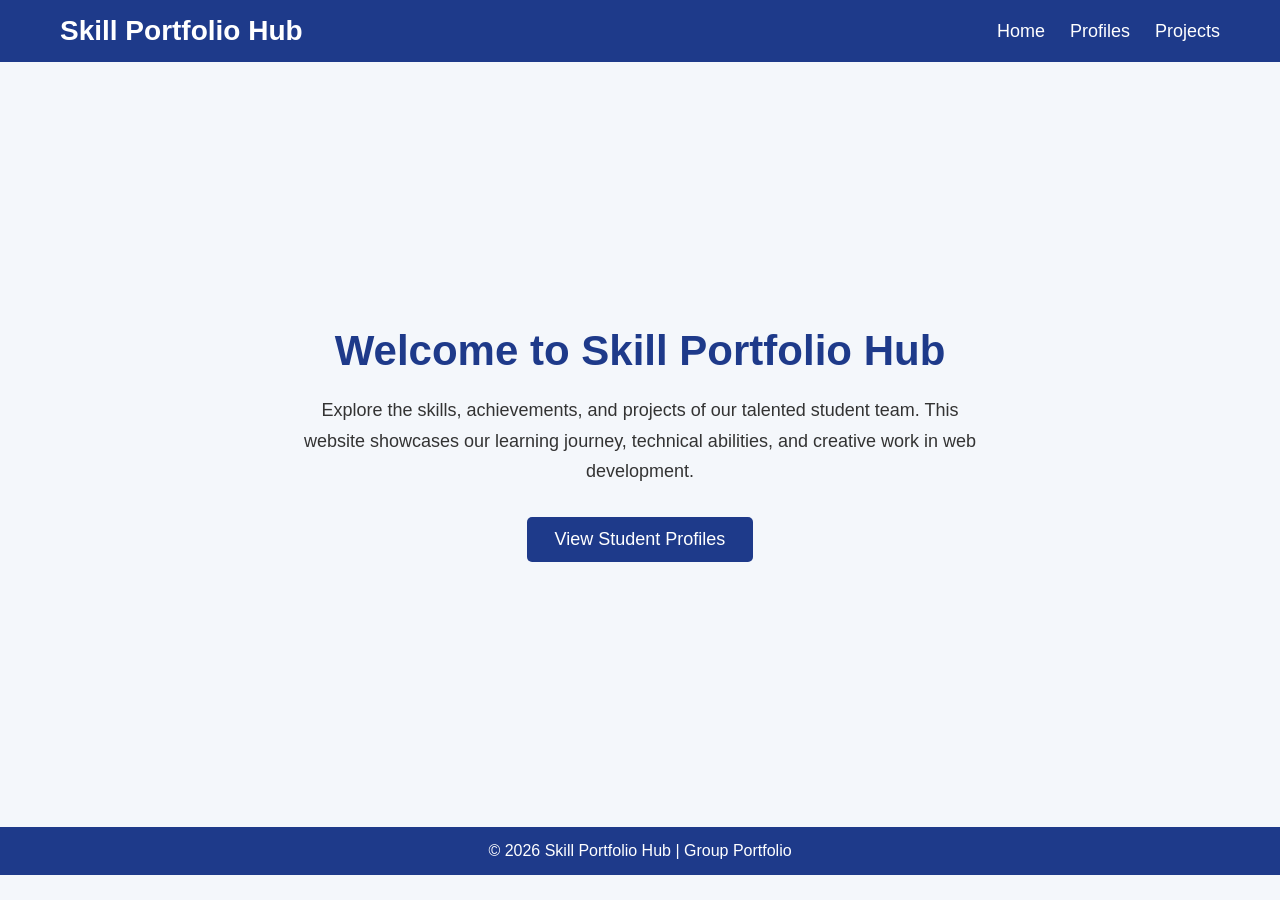
==== index.html @ 63216406 "Created home page" ====
<!DOCTYPE html>
<html lang="en">
<head>
    <meta charset="UTF-8">
    <meta name="viewport" content="width=device-width, initial-scale=1.0">
    <title>Skill Portfolio Hub</title>
    <link rel="stylesheet" href="style.css">
</head>
<body>

    <!-- Navigation Bar -->
    <header>
        <nav class="navbar">
            <h1 class="logo">Skill Portfolio Hub</h1>

            <ul class="nav-links">
                <li><a href="index.html">Home</a></li>
                <li><a href="profile.html">Profiles</a></li>
                <li><a href="projects.html">Projects</a></li>
            </ul>
        </nav>
    </header>

    <!-- Hero Section -->
    <section class="hero">
        <div class="hero-content">
            <h2>Welcome to Skill Portfolio Hub</h2>

            <p>
                Explore the skills, achievements, and projects of our talented
                student team. This website showcases our learning journey,
                technical abilities, and creative work in web development.
            </p>

            <a href="profile.html" class="btn">View Student Profiles</a>
        </div>
    </section>

    <!-- Footer -->
    <footer>
        <p>&copy; 2026 Skill Portfolio Hub | Group Portfolio</p>
    </footer>

</body>
</html>
---- style.css ----
/* Reset */
*{
    margin:0;
    padding:0;
    box-sizing:border-box;
    font-family:Arial, Helvetica, sans-serif;
}

/* Body */
body{
    background:#f4f7fb;
    color:#333;
}

/* Navigation */
.navbar{
    background:#1e3a8a;
    color:white;
    display:flex;
    justify-content:space-between;
    align-items:center;
    padding:15px 60px;
}

.logo{
    font-size:28px;
}

.nav-links{
    display:flex;
    list-style:none;
}

.nav-links li{
    margin-left:25px;
}

.nav-links a{
    color:white;
    text-decoration:none;
    font-size:18px;
    transition:0.3s;
}

.nav-links a:hover{
    color:#ffd166;
}

/* Hero Section */
.hero{
    display:flex;
    justify-content:center;
    align-items:center;
    height:85vh;
    text-align:center;
    padding:20px;
}

.hero-content{
    max-width:700px;
}

.hero h2{
    font-size:42px;
    color:#1e3a8a;
    margin-bottom:20px;
}

.hero p{
    font-size:18px;
    line-height:1.7;
    margin-bottom:30px;
}

/* Button */
.btn{
    display:inline-block;
    background:#1e3a8a;
    color:white;
    padding:12px 28px;
    text-decoration:none;
    border-radius:5px;
    font-size:18px;
    transition:0.3s;
}

.btn:hover{
    background:#2563eb;
}

/* Footer */
footer{
    background:#1e3a8a;
    color:white;
    text-align:center;
    padding:15px;
}

/* Responsive */
@media(max-width:768px){

    .navbar{
        flex-direction:column;
    }

    .nav-links{
        margin-top:15px;
        flex-direction:column;
        align-items:center;
    }

    .nav-links li{
        margin:10px 0;
    }

    .hero h2{
        font-size:32px;
    }

    .hero p{
        font-size:16px;
    }
}
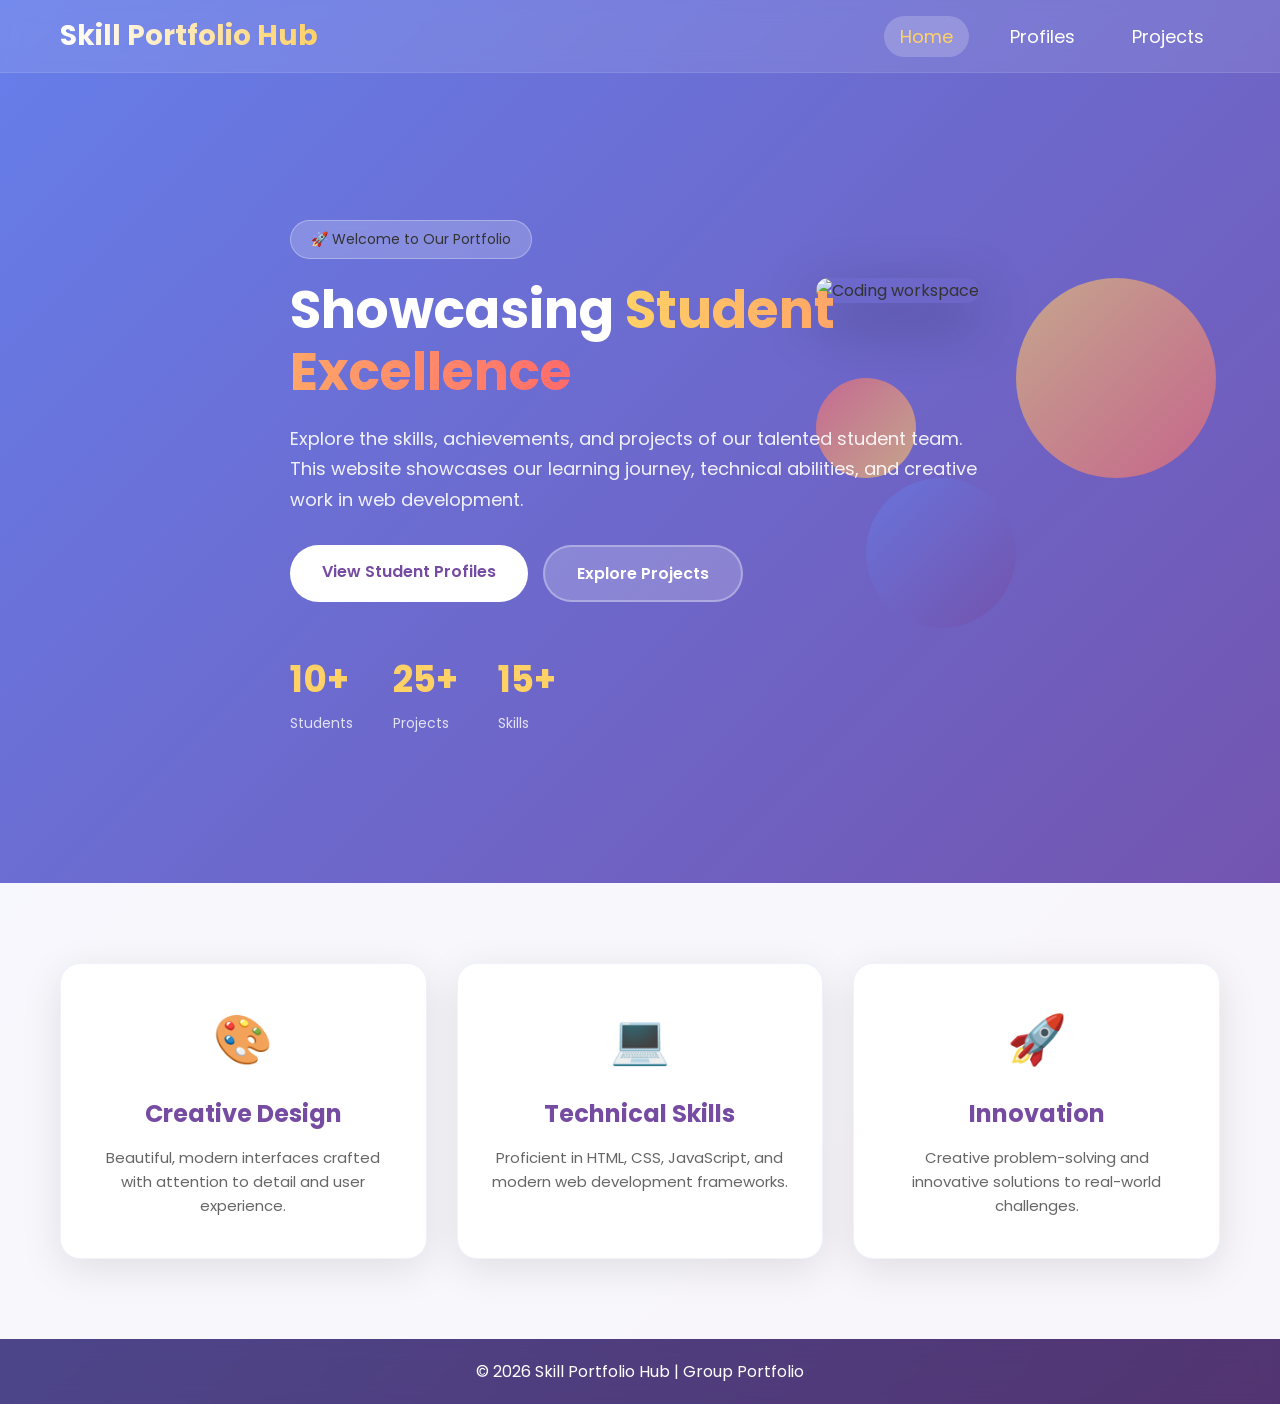
==== commit ce09cd59: "I have made some changes" ====
--- a/index.html
+++ b/index.html
@@ -5,6 +5,7 @@
     <meta name="viewport" content="width=device-width, initial-scale=1.0">
     <title>Skill Portfolio Hub</title>
     <link rel="stylesheet" href="style.css">
+    <link href="https://fonts.googleapis.com/css2?family=Poppins:wght@300;400;500;600;700&display=swap" rel="stylesheet">
 </head>
 <body>
 
@@ -14,7 +15,7 @@
             <h1 class="logo">Skill Portfolio Hub</h1>
 
             <ul class="nav-links">
-                <li><a href="index.html">Home</a></li>
+                <li><a href="index.html" class="active">Home</a></li>
                 <li><a href="profile.html">Profiles</a></li>
                 <li><a href="projects.html">Projects</a></li>
             </ul>
@@ -24,7 +25,8 @@
     <!-- Hero Section -->
     <section class="hero">
         <div class="hero-content">
-            <h2>Welcome to Skill Portfolio Hub</h2>
+            <div class="hero-badge">🚀 Welcome to Our Portfolio</div>
+            <h2>Showcasing <span class="gradient-text">Student Excellence</span></h2>
 
             <p>
                 Explore the skills, achievements, and projects of our talented
@@ -32,7 +34,52 @@
                 technical abilities, and creative work in web development.
             </p>
 
-            <a href="profile.html" class="btn">View Student Profiles</a>
+            <div class="hero-buttons">
+                <a href="profile.html" class="btn primary">View Student Profiles</a>
+                <a href="projects.html" class="btn secondary">Explore Projects</a>
+            </div>
+
+            <div class="stats">
+                <div class="stat-item">
+                    <h3>10+</h3>
+                    <p>Students</p>
+                </div>
+                <div class="stat-item">
+                    <h3>25+</h3>
+                    <p>Projects</p>
+                </div>
+                <div class="stat-item">
+                    <h3>15+</h3>
+                    <p>Skills</p>
+                </div>
+            </div>
+        </div>
+        <div class="hero-visual">
+            <img src="https://images.unsplash.com/photo-1498050108023-c5249f4df085?w=600&h=600&fit=crop" alt="Coding workspace" class="hero-image">
+            <div class="floating-shape shape-1"></div>
+            <div class="floating-shape shape-2"></div>
+            <div class="floating-shape shape-3"></div>
+        </div>
+    </section>
+
+    <!-- Features Section -->
+    <section class="features">
+        <div class="features-container">
+            <div class="feature-card">
+                <div class="feature-icon">🎨</div>
+                <h3>Creative Design</h3>
+                <p>Beautiful, modern interfaces crafted with attention to detail and user experience.</p>
+            </div>
+            <div class="feature-card">
+                <div class="feature-icon">💻</div>
+                <h3>Technical Skills</h3>
+                <p>Proficient in HTML, CSS, JavaScript, and modern web development frameworks.</p>
+            </div>
+            <div class="feature-card">
+                <div class="feature-icon">🚀</div>
+                <h3>Innovation</h3>
+                <p>Creative problem-solving and innovative solutions to real-world challenges.</p>
+            </div>
         </div>
     </section>
 
--- a/style.css
+++ b/style.css
@@ -3,27 +3,38 @@
     margin:0;
     padding:0;
     box-sizing:border-box;
-    font-family:Arial, Helvetica, sans-serif;
+    font-family:'Poppins', sans-serif;
 }
 
 /* Body */
 body{
-    background:#f4f7fb;
+    background:linear-gradient(135deg, #667eea 0%, #764ba2 100%);
+    min-height:100vh;
     color:#333;
 }
 
 /* Navigation */
 .navbar{
-    background:#1e3a8a;
+    background:rgba(255,255,255,0.1);
+    backdrop-filter:blur(10px);
     color:white;
     display:flex;
     justify-content:space-between;
     align-items:center;
     padding:15px 60px;
+    position:sticky;
+    top:0;
+    z-index:1000;
+    border-bottom:1px solid rgba(255,255,255,0.1);
 }
 
 .logo{
     font-size:28px;
+    font-weight:700;
+    background:linear-gradient(90deg, #fff, #ffd166);
+    -webkit-background-clip:text;
+    -webkit-text-fill-color:transparent;
+    background-clip:text;
 }
 
 .nav-links{
@@ -40,9 +51,13 @@
     text-decoration:none;
     font-size:18px;
     transition:0.3s;
-}
-
-.nav-links a:hover{
+    padding:8px 16px;
+    border-radius:25px;
+}
+
+.nav-links a:hover,
+.nav-links a.active{
+    background:rgba(255,255,255,0.2);
     color:#ffd166;
 }
 
@@ -51,49 +66,222 @@
     display:flex;
     justify-content:center;
     align-items:center;
-    height:85vh;
-    text-align:center;
-    padding:20px;
+    min-height:90vh;
+    padding:20px 60px;
+    position:relative;
+    overflow:hidden;
 }
 
 .hero-content{
     max-width:700px;
+    z-index:10;
+}
+
+.hero-badge{
+    display:inline-block;
+    background:rgba(255,255,255,0.2);
+    backdrop-filter:blur(10px);
+    padding:8px 20px;
+    border-radius:30px;
+    font-size:14px;
+    margin-bottom:20px;
+    border:1px solid rgba(255,255,255,0.3);
 }
 
 .hero h2{
-    font-size:42px;
-    color:#1e3a8a;
+    font-size:52px;
+    color:white;
     margin-bottom:20px;
+    line-height:1.2;
+}
+
+.gradient-text{
+    background:linear-gradient(90deg, #ffd166, #ff6b6b);
+    -webkit-background-clip:text;
+    -webkit-text-fill-color:transparent;
+    background-clip:text;
 }
 
 .hero p{
     font-size:18px;
     line-height:1.7;
     margin-bottom:30px;
-}
-
-/* Button */
+    color:rgba(255,255,255,0.9);
+}
+
+.hero-buttons{
+    display:flex;
+    gap:15px;
+    margin-bottom:50px;
+}
+
 .btn{
     display:inline-block;
-    background:#1e3a8a;
-    color:white;
-    padding:12px 28px;
     text-decoration:none;
-    border-radius:5px;
-    font-size:18px;
+    padding:14px 32px;
+    border-radius:30px;
+    font-size:16px;
+    font-weight:600;
     transition:0.3s;
-}
-
-.btn:hover{
-    background:#2563eb;
+    cursor:pointer;
+}
+
+.btn.primary{
+    background:white;
+    color:#764ba2;
+}
+
+.btn.primary:hover{
+    transform:translateY(-3px);
+    box-shadow:0 10px 30px rgba(0,0,0,0.2);
+}
+
+.btn.secondary{
+    background:rgba(255,255,255,0.2);
+    color:white;
+    border:2px solid rgba(255,255,255,0.3);
+}
+
+.btn.secondary:hover{
+    background:rgba(255,255,255,0.3);
+    transform:translateY(-3px);
+}
+
+/* Stats */
+.stats{
+    display:flex;
+    gap:40px;
+    margin-top:40px;
+}
+
+.stat-item h3{
+    font-size:36px;
+    color:#ffd166;
+    margin-bottom:5px;
+}
+
+.stat-item p{
+    font-size:14px;
+    color:rgba(255,255,255,0.8);
+    margin:0;
+}
+
+/* Hero Visual */
+.hero-visual{
+    position:absolute;
+    right:5%;
+    top:50%;
+    transform:translateY(-50%);
+    width:400px;
+    height:400px;
+}
+
+.hero-image{
+    width:100%;
+    height:100%;
+    object-fit:cover;
+    border-radius:20px;
+    box-shadow:0 20px 60px rgba(0,0,0,0.3);
+    position:relative;
+    z-index:5;
+}
+
+.floating-shape{
+    position:absolute;
+    border-radius:50%;
+    opacity:0.6;
+    animation:float 6s ease-in-out infinite;
+}
+
+.shape-1{
+    width:200px;
+    height:200px;
+    background:linear-gradient(135deg, #ffd166, #ff6b6b);
+    top:0;
+    right:0;
+    animation-delay:0s;
+}
+
+.shape-2{
+    width:150px;
+    height:150px;
+    background:linear-gradient(135deg, #667eea, #764ba2);
+    bottom:50px;
+    left:50px;
+    animation-delay:2s;
+}
+
+.shape-3{
+    width:100px;
+    height:100px;
+    background:linear-gradient(135deg, #ff6b6b, #ffd166);
+    top:100px;
+    left:0;
+    animation-delay:4s;
+}
+
+@keyframes float{
+    0%, 100%{
+        transform:translateY(0) rotate(0deg);
+    }
+    50%{
+        transform:translateY(-20px) rotate(10deg);
+    }
+}
+
+/* Features Section */
+.features{
+    padding:80px 60px;
+    background:rgba(255,255,255,0.95);
+}
+
+.features-container{
+    display:grid;
+    grid-template-columns:repeat(auto-fit, minmax(300px, 1fr));
+    gap:30px;
+    max-width:1200px;
+    margin:0 auto;
+}
+
+.feature-card{
+    background:white;
+    padding:40px 30px;
+    border-radius:20px;
+    text-align:center;
+    box-shadow:0 10px 40px rgba(0,0,0,0.1);
+    transition:0.3s;
+    border:1px solid rgba(102,126,234,0.1);
+}
+
+.feature-card:hover{
+    transform:translateY(-10px);
+    box-shadow:0 20px 50px rgba(102,126,234,0.2);
+}
+
+.feature-icon{
+    font-size:48px;
+    margin-bottom:20px;
+}
+
+.feature-card h3{
+    font-size:24px;
+    color:#764ba2;
+    margin-bottom:15px;
+}
+
+.feature-card p{
+    color:#666;
+    line-height:1.6;
+    font-size:15px;
 }
 
 /* Footer */
 footer{
-    background:#1e3a8a;
+    background:rgba(0,0,0,0.3);
     color:white;
     text-align:center;
-    padding:15px;
+    padding:20px;
+    backdrop-filter:blur(10px);
 }
 
 /* Responsive */
@@ -101,6 +289,7 @@
 
     .navbar{
         flex-direction:column;
+        padding:15px 30px;
     }
 
     .nav-links{
@@ -113,11 +302,40 @@
         margin:10px 0;
     }
 
+    .hero{
+        flex-direction:column;
+        padding:20px 30px;
+        text-align:center;
+    }
+
+    .hero-content{
+        max-width:100%;
+    }
+
     .hero h2{
-        font-size:32px;
+        font-size:36px;
     }
 
     .hero p{
         font-size:16px;
     }
+
+    .hero-buttons{
+        flex-direction:column;
+        align-items:center;
+    }
+
+    .stats{
+        flex-direction:column;
+        gap:20px;
+        align-items:center;
+    }
+
+    .hero-visual{
+        display:none;
+    }
+
+    .features{
+        padding:60px 30px;
+    }
 }
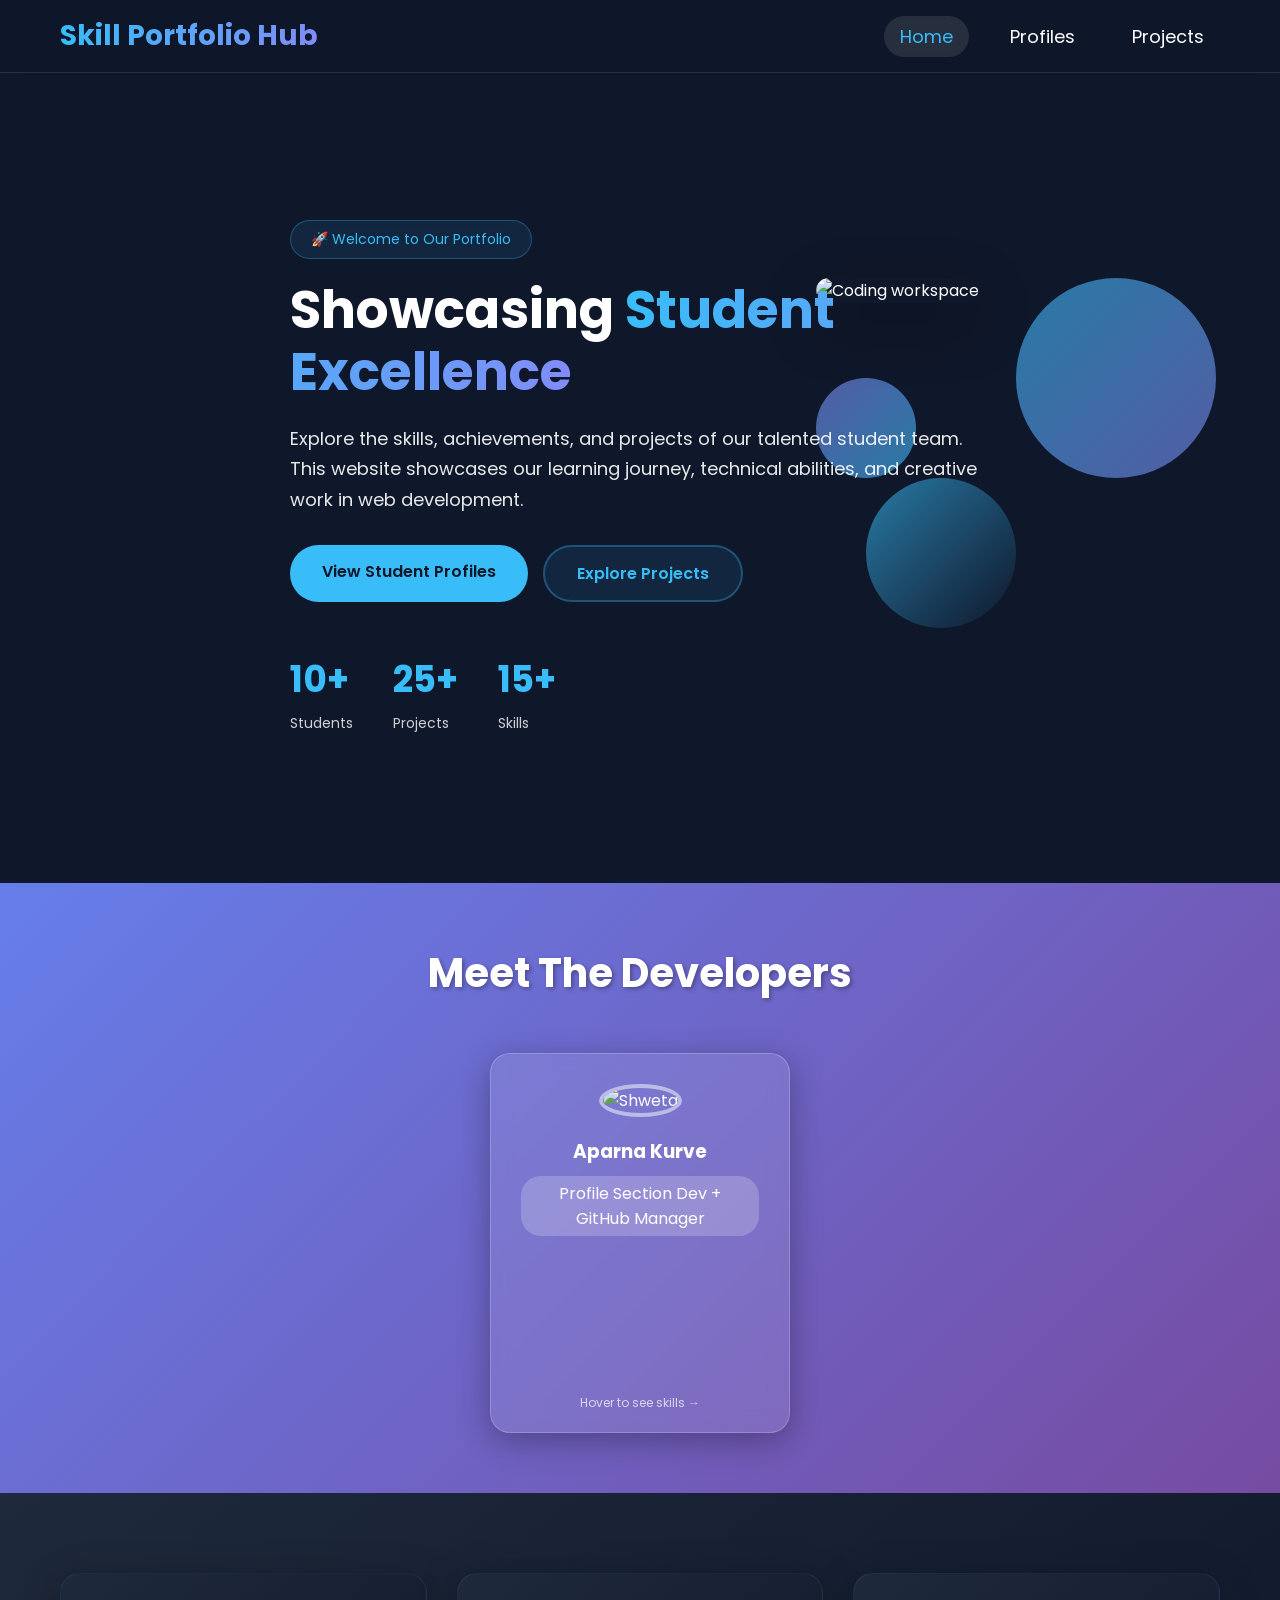
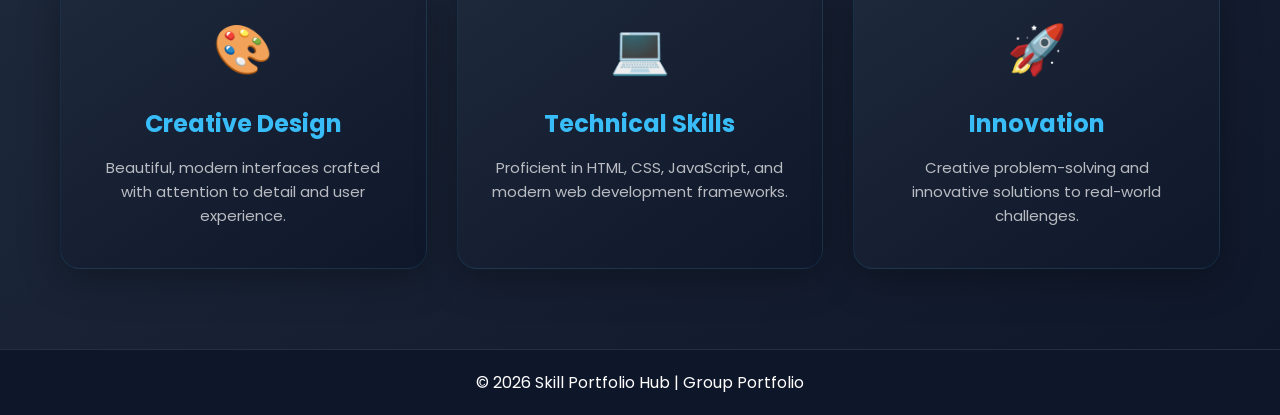
==== commit 821cbe4d: "Add Aparna's profile card with 3D flip effect" ====
--- a/index.html
+++ b/index.html
@@ -61,6 +61,43 @@
             <div class="floating-shape shape-3"></div>
         </div>
     </section>
+    <!-- Unique Profile Section by Aparna - Student 2 -->
+    <section id="profiles">
+        <h2 class="section-title">Meet The Developers</h2>
+        
+        <div class="profiles-wrapper">
+            <div class="flip-card">
+                <div class="flip-card-inner">
+                    <div class="flip-card-front">
+                        <div class="profile-img">
+                            <img src="https://via.placeholder.com/150/007bff/ffffff?text=SU" alt="Shweta">
+                        </div>
+                        <h3>Aparna Kurve</h3>
+                        <p class="tag">Profile Section Dev + GitHub Manager</p>
+                        <p class="hover-text">Hover to see skills →</p>
+                    </div>
+                    <div class="flip-card-back">
+                        <h3>Skills & Stats</h3>
+                        <div class="skill-bar">
+                            <p>Git & GitHub <span>95%</span></p>
+                            <div class="bar"><div class="progress" style="width: 95%"></div></div>
+                        </div>
+                        <div class="skill-bar">
+                            <p>HTML/CSS <span>90%</span></p>
+                            <div class="bar"><div class="progress" style="width: 90%"></div></div>
+                        </div>
+                        <div class="skill-bar">
+                            <p>Branch Management <span>85%</span></p>
+                            <div class="bar"><div class="progress" style="width: 85%"></div></div>
+                        </div>
+                        <div class="social-links">
+                            <a href="https://github.com/ShwetaUbale" target="_blank">GitHub</a>
+                        </div>
+                    </div>
+                </div>
+            </div>
+        </div>
+    </section>
 
     <!-- Features Section -->
     <section class="features">
--- a/style.css
+++ b/style.css
@@ -8,14 +8,14 @@
 
 /* Body */
 body{
-    background:linear-gradient(135deg, #667eea 0%, #764ba2 100%);
+    background:#0f172a;
     min-height:100vh;
-    color:#333;
+    color:white;
 }
 
 /* Navigation */
 .navbar{
-    background:rgba(255,255,255,0.1);
+    background:rgba(15,23,42,0.9);
     backdrop-filter:blur(10px);
     color:white;
     display:flex;
@@ -31,7 +31,7 @@
 .logo{
     font-size:28px;
     font-weight:700;
-    background:linear-gradient(90deg, #fff, #ffd166);
+    background:linear-gradient(90deg, #38bdf8, #818cf8);
     -webkit-background-clip:text;
     -webkit-text-fill-color:transparent;
     background-clip:text;
@@ -57,8 +57,8 @@
 
 .nav-links a:hover,
 .nav-links a.active{
-    background:rgba(255,255,255,0.2);
-    color:#ffd166;
+    background:rgba(255,255,255,0.1);
+    color:#38bdf8;
 }
 
 /* Hero Section */
@@ -79,13 +79,14 @@
 
 .hero-badge{
     display:inline-block;
-    background:rgba(255,255,255,0.2);
+    background:rgba(56,189,248,0.1);
     backdrop-filter:blur(10px);
     padding:8px 20px;
     border-radius:30px;
     font-size:14px;
     margin-bottom:20px;
-    border:1px solid rgba(255,255,255,0.3);
+    border:1px solid rgba(56,189,248,0.3);
+    color:#38bdf8;
 }
 
 .hero h2{
@@ -96,7 +97,7 @@
 }
 
 .gradient-text{
-    background:linear-gradient(90deg, #ffd166, #ff6b6b);
+    background:linear-gradient(90deg, #38bdf8, #818cf8);
     -webkit-background-clip:text;
     -webkit-text-fill-color:transparent;
     background-clip:text;
@@ -127,23 +128,23 @@
 }
 
 .btn.primary{
-    background:white;
-    color:#764ba2;
+    background:#38bdf8;
+    color:#0f172a;
 }
 
 .btn.primary:hover{
     transform:translateY(-3px);
-    box-shadow:0 10px 30px rgba(0,0,0,0.2);
+    box-shadow:0 10px 30px rgba(56,189,248,0.3);
 }
 
 .btn.secondary{
-    background:rgba(255,255,255,0.2);
-    color:white;
-    border:2px solid rgba(255,255,255,0.3);
+    background:rgba(56,189,248,0.1);
+    color:#38bdf8;
+    border:2px solid rgba(56,189,248,0.3);
 }
 
 .btn.secondary:hover{
-    background:rgba(255,255,255,0.3);
+    background:rgba(56,189,248,0.2);
     transform:translateY(-3px);
 }
 
@@ -156,7 +157,7 @@
 
 .stat-item h3{
     font-size:36px;
-    color:#ffd166;
+    color:#38bdf8;
     margin-bottom:5px;
 }
 
@@ -196,7 +197,7 @@
 .shape-1{
     width:200px;
     height:200px;
-    background:linear-gradient(135deg, #ffd166, #ff6b6b);
+    background:linear-gradient(135deg, #38bdf8, #818cf8);
     top:0;
     right:0;
     animation-delay:0s;
@@ -205,7 +206,7 @@
 .shape-2{
     width:150px;
     height:150px;
-    background:linear-gradient(135deg, #667eea, #764ba2);
+    background:linear-gradient(135deg, #38bdf8, #0f172a);
     bottom:50px;
     left:50px;
     animation-delay:2s;
@@ -214,7 +215,7 @@
 .shape-3{
     width:100px;
     height:100px;
-    background:linear-gradient(135deg, #ff6b6b, #ffd166);
+    background:linear-gradient(135deg, #818cf8, #38bdf8);
     top:100px;
     left:0;
     animation-delay:4s;
@@ -232,7 +233,7 @@
 /* Features Section */
 .features{
     padding:80px 60px;
-    background:rgba(255,255,255,0.95);
+    background:linear-gradient(145deg, #1e293b, #0f172a);
 }
 
 .features-container{
@@ -244,18 +245,18 @@
 }
 
 .feature-card{
-    background:white;
+    background:linear-gradient(145deg, #1e293b, #0f172a);
     padding:40px 30px;
     border-radius:20px;
     text-align:center;
-    box-shadow:0 10px 40px rgba(0,0,0,0.1);
+    box-shadow:0 10px 40px rgba(0,0,0,0.3);
     transition:0.3s;
-    border:1px solid rgba(102,126,234,0.1);
+    border:1px solid rgba(56,189,248,0.1);
 }
 
 .feature-card:hover{
     transform:translateY(-10px);
-    box-shadow:0 20px 50px rgba(102,126,234,0.2);
+    box-shadow:0 20px 50px rgba(56,189,248,0.2);
 }
 
 .feature-icon{
@@ -265,23 +266,24 @@
 
 .feature-card h3{
     font-size:24px;
-    color:#764ba2;
+    color:#38bdf8;
     margin-bottom:15px;
 }
 
 .feature-card p{
-    color:#666;
+    color:rgba(255,255,255,0.7);
     line-height:1.6;
     font-size:15px;
 }
 
 /* Footer */
 footer{
-    background:rgba(0,0,0,0.3);
+    background:rgba(15,23,42,0.9);
     color:white;
     text-align:center;
     padding:20px;
     backdrop-filter:blur(10px);
+    border-top:1px solid rgba(255,255,255,0.1);
 }
 
 /* Responsive */
@@ -338,4 +340,132 @@
     .features{
         padding:60px 30px;
     }
+}
+/* Unique 3D Flip Card + Glassmorphism by Aparna*/
+#profiles {
+    padding: 60px 20px;
+    background: linear-gradient(135deg, #667eea 0%, #764ba2 100%);
+    min-height: 500px;
+}
+
+.section-title {
+    text-align: center;
+    color: white;
+    font-size: 2.5rem;
+    margin-bottom: 50px;
+    text-shadow: 2px 2px 4px rgba(0,0,0,0.3);
+}
+
+.profiles-wrapper {
+    display: flex;
+    flex-wrap: wrap;
+    gap: 40px;
+    justify-content: center;
+    perspective: 1000px;
+}
+
+.flip-card {
+    background: transparent;
+    width: 300px;
+    height: 380px;
+}
+
+.flip-card-inner {
+    position: relative;
+    width: 100%;
+    height: 100%;
+    transition: transform 0.8s;
+    transform-style: preserve-3d;
+}
+
+.flip-card:hover .flip-card-inner {
+    transform: rotateY(180deg);
+}
+
+.flip-card-front, .flip-card-back {
+    position: absolute;
+    width: 100%;
+    height: 100%;
+    backface-visibility: hidden;
+    border-radius: 20px;
+    padding: 30px;
+    box-shadow: 0 8px 32px rgba(0,0,0,0.3);
+    backdrop-filter: blur(10px);
+    border: 1px solid rgba(255,255,255,0.2);
+}
+
+.flip-card-front {
+    background: rgba(255,255,255,0.1);
+    color: white;
+    text-align: center;
+}
+
+.flip-card-back {
+    background: rgba(255,255,255,0.95);
+    color: #333;
+    transform: rotateY(180deg);
+}
+
+.profile-img img {
+    width: 120px;
+    height: 120px;
+    border-radius: 50%;
+    border: 4px solid rgba(255,255,255,0.5);
+    margin-bottom: 20px;
+}
+
+.tag {
+    background: rgba(255,255,255,0.2);
+    padding: 5px 15px;
+    border-radius: 20px;
+    display: inline-block;
+    margin: 10px 0;
+}
+
+.hover-text {
+    position: absolute;
+    bottom: 20px;
+    left: 0;
+    right: 0;
+    font-size: 12px;
+    opacity: 0.7;
+    animation: bounce 2s infinite;
+}
+
+@keyframes bounce {
+    0%, 100% { transform: translateY(0); }
+    50% { transform: translateY(-5px); }
+}
+
+.skill-bar { margin: 20px 0; }
+.skill-bar p {
+    display: flex;
+    justify-content: space-between;
+    margin-bottom: 8px;
+    font-weight: 600;
+    font-size: 14px;
+}
+.bar {
+    height: 8px;
+    background: #e0e0e0;
+    border-radius: 10px;
+    overflow: hidden;
+}
+.progress {
+    height: 100%;
+    background: linear-gradient(90deg, #667eea, #764ba2);
+    border-radius: 10px;
+    animation: fillBar 2s ease-out;
+}
+@keyframes fillBar {
+    from { width: 0; }
+}
+.social-links { text-align: center; margin-top: 25px; }
+.social-links a {
+    background: #667eea;
+    color: white;
+    padding: 8px 20px;
+    border-radius: 20px;
+    text-decoration: none;
+    font-size: 14px;
 }
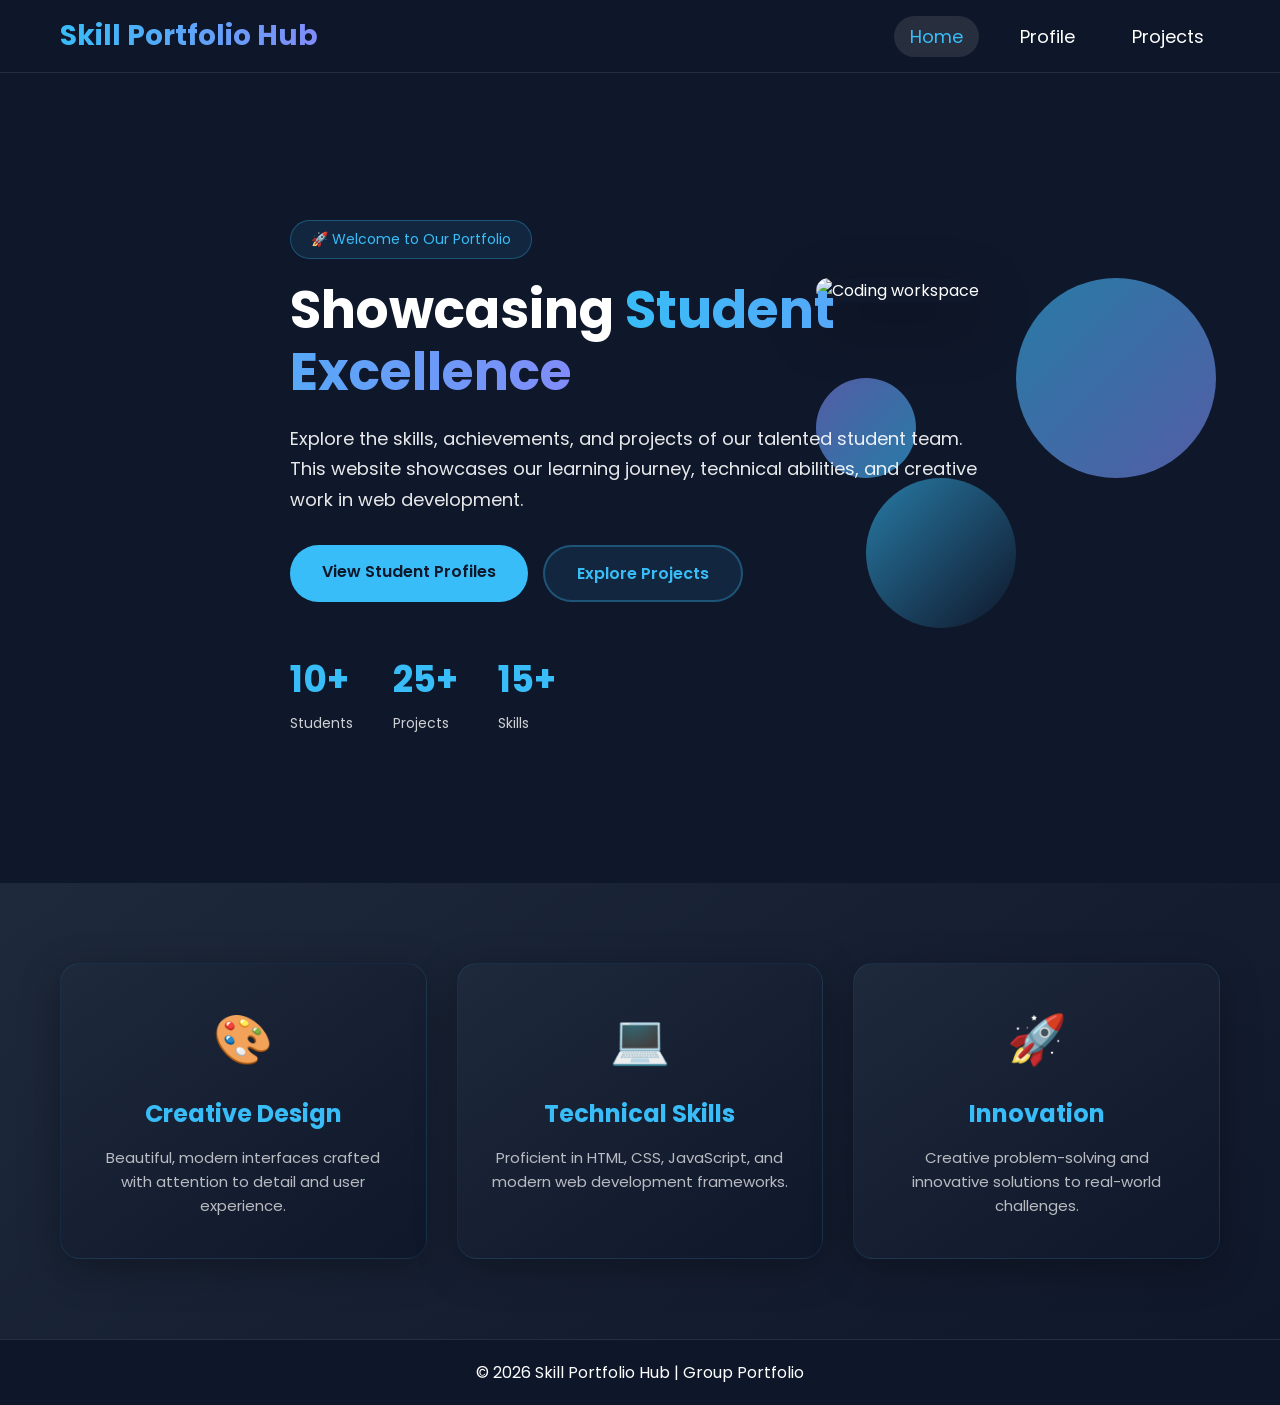
==== commit 19a86a4b: "I have remanes aparna.html into profile.html I ave also add my portfolio in it" ====
--- a/index.html
+++ b/index.html
@@ -16,7 +16,7 @@
 
             <ul class="nav-links">
                 <li><a href="index.html" class="active">Home</a></li>
-                <li><a href="profile.html">Profiles</a></li>
+                <li><a href="profile.html">Profile</a></li>
                 <li><a href="projects.html">Projects</a></li>
             </ul>
         </nav>
@@ -61,44 +61,6 @@
             <div class="floating-shape shape-3"></div>
         </div>
     </section>
-    <!-- Unique Profile Section by Aparna - Student 2 -->
-    <section id="profiles">
-        <h2 class="section-title">Meet The Developers</h2>
-        
-        <div class="profiles-wrapper">
-            <div class="flip-card">
-                <div class="flip-card-inner">
-                    <div class="flip-card-front">
-                        <div class="profile-img">
-                            <img src="https://via.placeholder.com/150/007bff/ffffff?text=SU" alt="Shweta">
-                        </div>
-                        <h3>Aparna Kurve</h3>
-                        <p class="tag">Profile Section Dev + GitHub Manager</p>
-                        <p class="hover-text">Hover to see skills →</p>
-                    </div>
-                    <div class="flip-card-back">
-                        <h3>Skills & Stats</h3>
-                        <div class="skill-bar">
-                            <p>Git & GitHub <span>95%</span></p>
-                            <div class="bar"><div class="progress" style="width: 95%"></div></div>
-                        </div>
-                        <div class="skill-bar">
-                            <p>HTML/CSS <span>90%</span></p>
-                            <div class="bar"><div class="progress" style="width: 90%"></div></div>
-                        </div>
-                        <div class="skill-bar">
-                            <p>Branch Management <span>85%</span></p>
-                            <div class="bar"><div class="progress" style="width: 85%"></div></div>
-                        </div>
-                        <div class="social-links">
-                            <a href="https://github.com/ShwetaUbale" target="_blank">GitHub</a>
-                        </div>
-                    </div>
-                </div>
-            </div>
-        </div>
-    </section>
-
     <!-- Features Section -->
     <section class="features">
         <div class="features-container">
--- a/style.css
+++ b/style.css
@@ -468,4 +468,166 @@
     border-radius: 20px;
     text-decoration: none;
     font-size: 14px;
-}+}
+
+.profile-details {
+    margin-top: 40px;
+    display: flex;
+    justify-content: center;
+}
+
+.profile-card {
+    max-width: 720px;
+    background: rgba(255,255,255,0.12);
+    border: 1px solid rgba(255,255,255,0.16);
+    border-radius: 24px;
+    padding: 30px;
+    box-shadow: 0 20px 60px rgba(0,0,0,0.2);
+    backdrop-filter: blur(12px);
+}
+
+.profile-card h3 {
+    font-size: 28px;
+    color: #ffffff;
+    margin-bottom: 18px;
+}
+
+.profile-card p {
+    color: rgba(255,255,255,0.9);
+    line-height: 1.8;
+    margin-bottom: 20px;
+}
+
+.profile-card ul {
+    list-style: disc inside;
+    margin-bottom: 24px;
+    color: rgba(255,255,255,0.85);
+}
+
+.profile-card li {
+    margin-bottom: 10px;
+}
+
+.profile-actions {
+    display: flex;
+    flex-wrap: wrap;
+    gap: 16px;
+}
+
+@media(max-width:768px) {
+    .profiles-wrapper, .profile-details {
+        flex-direction: column;
+        align-items: center;
+    }
+
+    .profile-card {
+        width: 100%;
+    }
+}
+
+/* Profile page styling */
+.profile-header {
+    text-align: center;
+    margin-bottom: 40px;
+}
+
+.profile-header .section-subtitle {
+    color: rgba(255,255,255,0.8);
+    font-size: 1rem;
+    max-width: 720px;
+    margin: 0 auto;
+    line-height: 1.8;
+}
+
+.profiles-grid {
+    display: grid;
+    grid-template-columns: repeat(2, minmax(280px, 1fr));
+    gap: 30px;
+    max-width: 1200px;
+    margin: 0 auto;
+    padding: 0 20px 60px;
+}
+
+.profile-card {
+    padding: 32px;
+    border-radius: 28px;
+    background: rgba(255,255,255,0.08);
+    border: 1px solid rgba(255,255,255,0.12);
+    box-shadow: 0 24px 70px rgba(0,0,0,0.18);
+    backdrop-filter: blur(14px);
+    transition: transform 0.3s ease, box-shadow 0.3s ease;
+}
+
+.profile-card:hover {
+    transform: translateY(-8px);
+    box-shadow: 0 30px 80px rgba(0,0,0,0.25);
+}
+
+.profile-card h3 {
+    font-size: 2rem;
+    margin-top: 18px;
+    margin-bottom: 18px;
+    color: #ffffff;
+}
+
+.profile-card p {
+    color: rgba(255,255,255,0.85);
+    line-height: 1.8;
+    margin-bottom: 24px;
+}
+
+.card-top {
+    display: flex;
+    flex-wrap: wrap;
+    gap: 12px;
+    margin-bottom: 18px;
+}
+
+.role-badge {
+    display: inline-flex;
+    align-items: center;
+    justify-content: center;
+    padding: 8px 16px;
+    border-radius: 999px;
+    background: rgba(255,255,255,0.12);
+    color: #e0f2fe;
+    font-size: 0.9rem;
+    font-weight: 600;
+    border: 1px solid rgba(255,255,255,0.15);
+}
+
+.role-badge.secondary {
+    background: rgba(99,102,241,0.18);
+    color: #e0e7ff;
+}
+
+.skill-tags {
+    display: flex;
+    flex-wrap: wrap;
+    gap: 12px;
+    margin-bottom: 28px;
+}
+
+.skill-tags span {
+    padding: 10px 16px;
+    border-radius: 999px;
+    background: rgba(255,255,255,0.1);
+    border: 1px solid rgba(255,255,255,0.12);
+    color: #ffffff;
+    font-size: 0.95rem;
+}
+
+.card-aparna {
+    background: linear-gradient(180deg, rgba(59,130,246,0.18), rgba(15,23,42,0.92));
+}
+
+.card-shweta {
+    background: linear-gradient(180deg, rgba(168,85,247,0.16), rgba(15,23,42,0.92));
+}
+
+@media(max-width:1024px) {
+    .profiles-grid {
+        grid-template-columns: 1fr;
+    }
+}
+
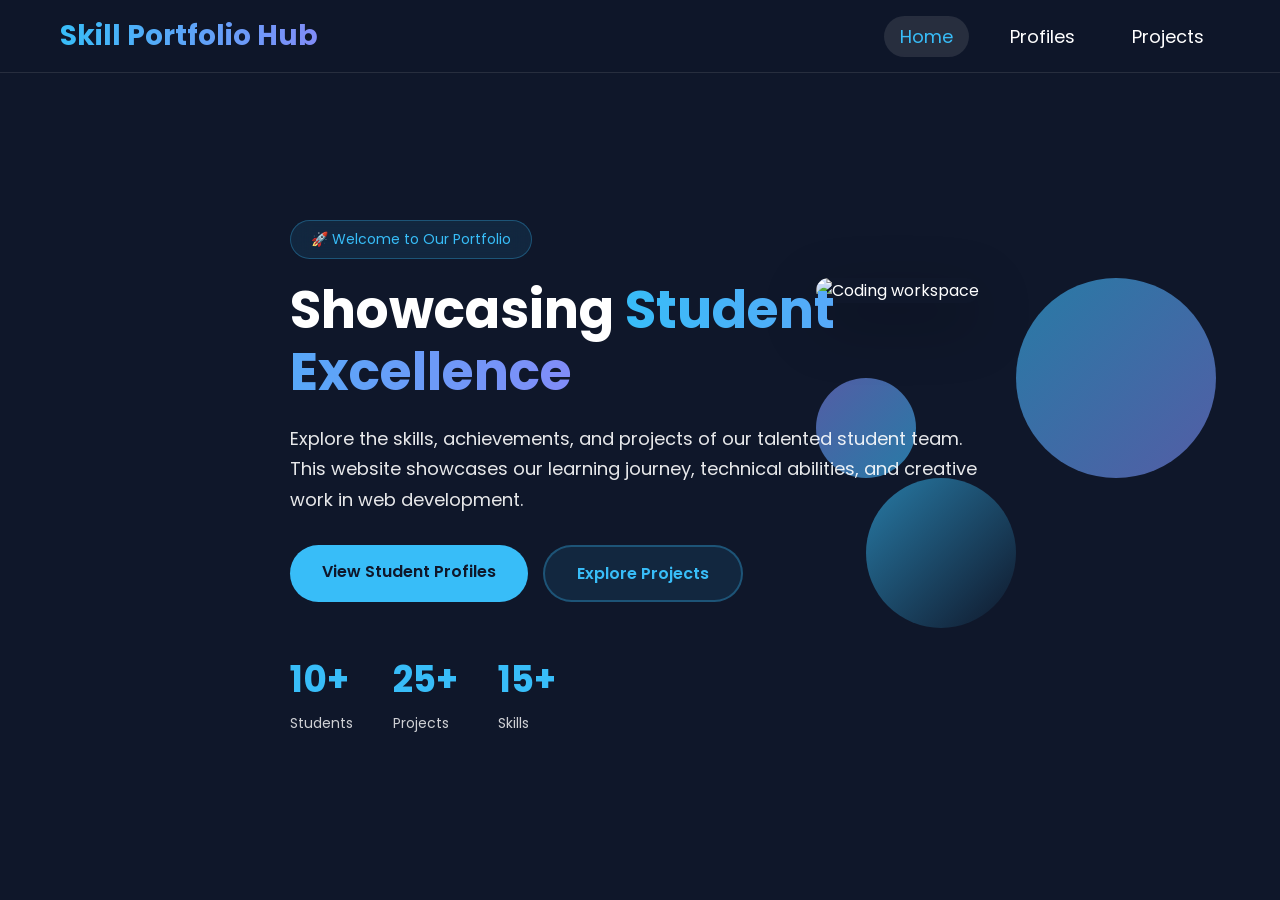
==== commit 4c9e34bd: "complete team section-all 4 profile pages with correct tasks" ====
--- a/index.html
+++ b/index.html
@@ -16,7 +16,7 @@
 
             <ul class="nav-links">
                 <li><a href="index.html" class="active">Home</a></li>
-                <li><a href="profile.html">Profile</a></li>
+                <li><a href="profile.html">Profiles</a></li>
                 <li><a href="projects.html">Projects</a></li>
             </ul>
         </nav>
@@ -61,31 +61,4 @@
             <div class="floating-shape shape-3"></div>
         </div>
     </section>
-    <!-- Features Section -->
-    <section class="features">
-        <div class="features-container">
-            <div class="feature-card">
-                <div class="feature-icon">🎨</div>
-                <h3>Creative Design</h3>
-                <p>Beautiful, modern interfaces crafted with attention to detail and user experience.</p>
-            </div>
-            <div class="feature-card">
-                <div class="feature-icon">💻</div>
-                <h3>Technical Skills</h3>
-                <p>Proficient in HTML, CSS, JavaScript, and modern web development frameworks.</p>
-            </div>
-            <div class="feature-card">
-                <div class="feature-icon">🚀</div>
-                <h3>Innovation</h3>
-                <p>Creative problem-solving and innovative solutions to real-world challenges.</p>
-            </div>
-        </div>
-    </section>
-
-    <!-- Footer -->
-    <footer>
-        <p>&copy; 2026 Skill Portfolio Hub | Group Portfolio</p>
-    </footer>
-
-</body>
-</html>+    
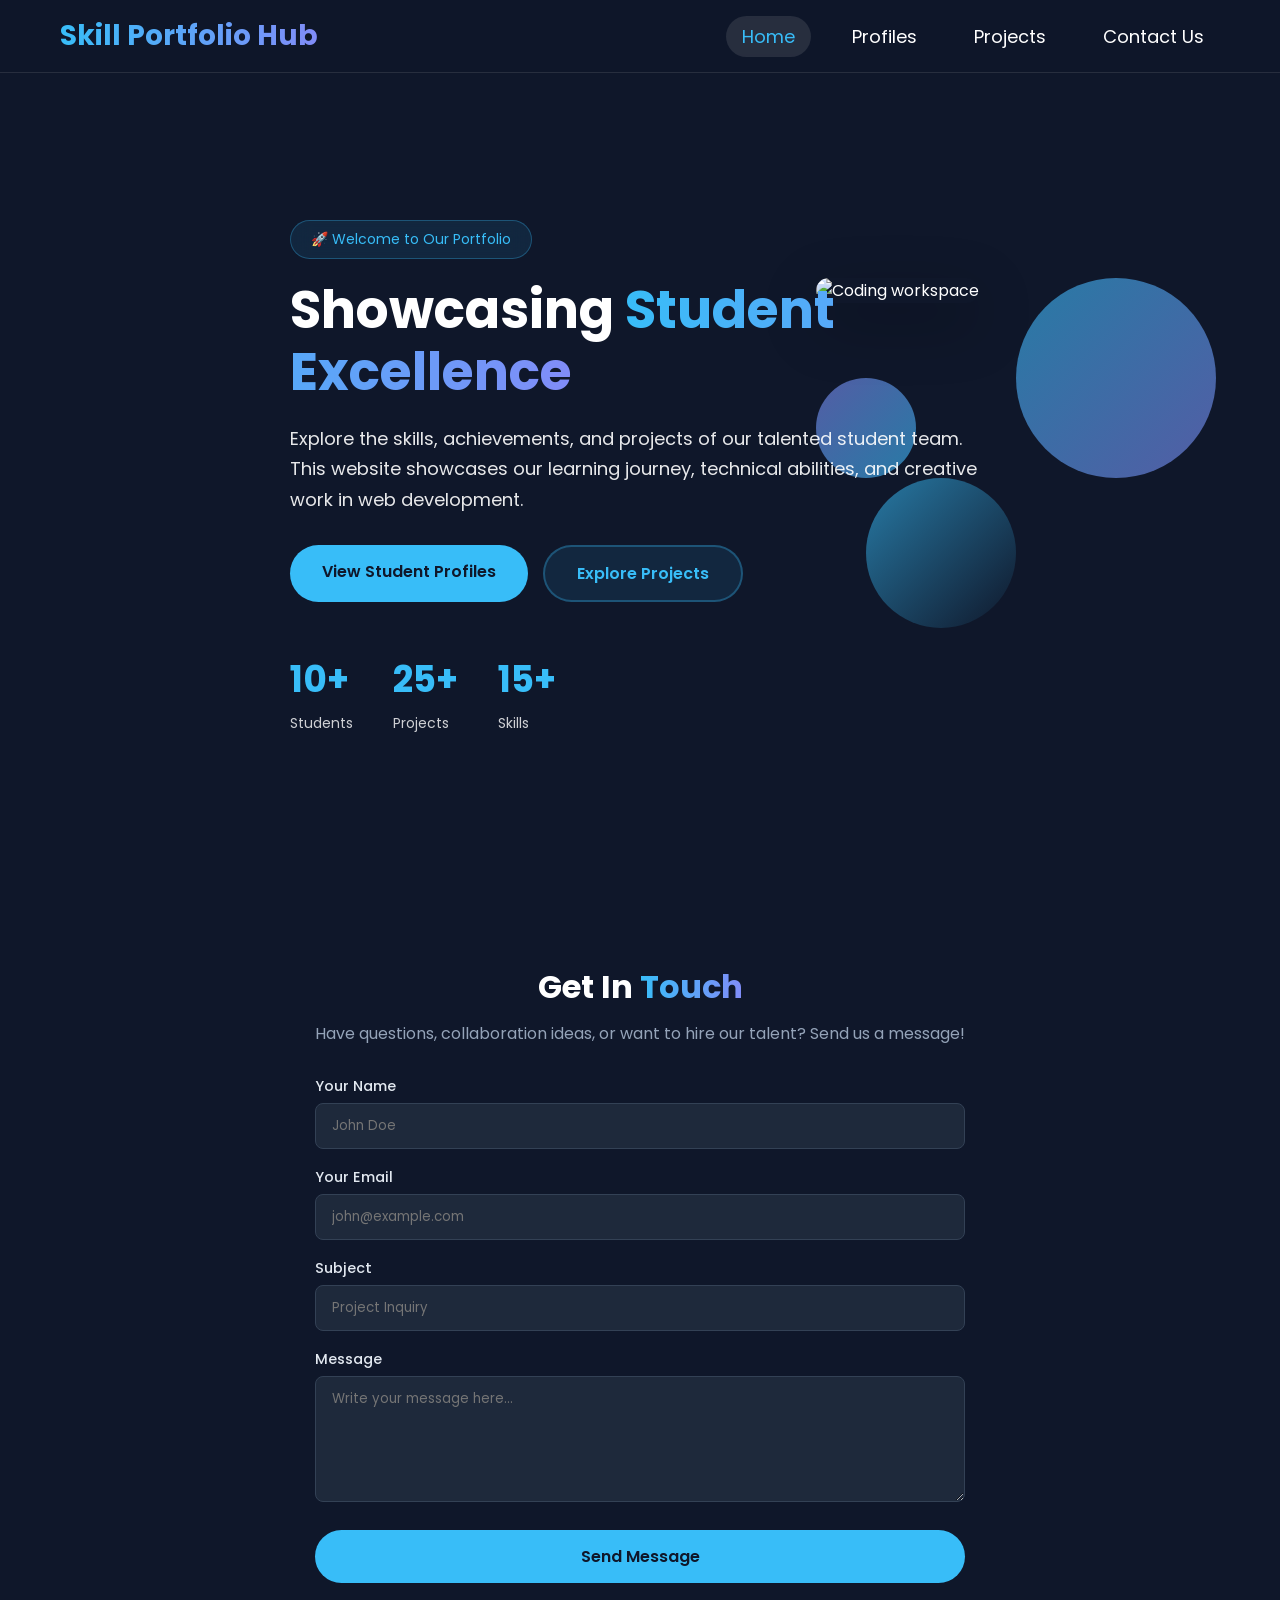
==== commit e47bbe93: "I made the contact us page" ====
--- a/index.html
+++ b/index.html
@@ -18,6 +18,7 @@
                 <li><a href="index.html" class="active">Home</a></li>
                 <li><a href="profile.html">Profiles</a></li>
                 <li><a href="projects.html">Projects</a></li>
+                <li><a href="#contact">Contact Us</a></li>
             </ul>
         </nav>
     </header>
@@ -61,4 +62,38 @@
             <div class="floating-shape shape-3"></div>
         </div>
     </section>
-    +
+    <!-- Contact Us Section -->
+    <section class="contact-section" id="contact">
+        <div class="contact-container">
+            <h2>Get In <span class="gradient-text">Touch</span></h2>
+            <p>Have questions, collaboration ideas, or want to hire our talent? Send us a message!</p>
+
+            <form class="contact-form">
+                <div class="form-group">
+                    <label for="name">Your Name</label>
+                    <input type="text" id="name" name="name" placeholder="John Doe" required>
+                </div>
+
+                <div class="form-group">
+                    <label for="email">Your Email</label>
+                    <input type="email" id="email" name="email" placeholder="john@example.com" required>
+                </div>
+
+                <div class="form-group">
+                    <label for="subject">Subject</label>
+                    <input type="text" id="subject" name="subject" placeholder="Project Inquiry" required>
+                </div>
+
+                <div class="form-group">
+                    <label for="message">Message</label>
+                    <textarea id="message" name="message" rows="5" placeholder="Write your message here..." required></textarea>
+                </div>
+
+                <button type="submit" class="btn primary">Send Message</button>
+            </form>
+        </div>
+    </section>
+
+</body>
+</html>
--- a/style.css
+++ b/style.css
@@ -470,164 +470,70 @@
     font-size: 14px;
 }
 
-.profile-details {
-    margin-top: 40px;
+.contact-section {
+    padding: 80px 20px;
     display: flex;
     justify-content: center;
-}
-
-.profile-card {
-    max-width: 720px;
-    background: rgba(255,255,255,0.12);
-    border: 1px solid rgba(255,255,255,0.16);
-    border-radius: 24px;
-    padding: 30px;
-    box-shadow: 0 20px 60px rgba(0,0,0,0.2);
-    backdrop-filter: blur(12px);
-}
-
-.profile-card h3 {
-    font-size: 28px;
-    color: #ffffff;
-    margin-bottom: 18px;
-}
-
-.profile-card p {
-    color: rgba(255,255,255,0.9);
-    line-height: 1.8;
-    margin-bottom: 20px;
-}
-
-.profile-card ul {
-    list-style: disc inside;
-    margin-bottom: 24px;
-    color: rgba(255,255,255,0.85);
-}
-
-.profile-card li {
+    align-items: center;
+    background-color: #0f172a; /* adjust to match your dark background if needed */
+    color: #fff;
+}
+
+.contact-container {
+    max-width: 650px;
+    width: 100%;
+    text-align: center;
+}
+
+.contact-container h2 {
+    font-size: 2rem;
     margin-bottom: 10px;
 }
 
-.profile-actions {
+.contact-container p {
+    color: #94a3b8;
+    margin-bottom: 30px;
+}
+
+.contact-form {
     display: flex;
-    flex-wrap: wrap;
-    gap: 16px;
-}
-
-@media(max-width:768px) {
-    .profiles-wrapper, .profile-details {
-        flex-direction: column;
-        align-items: center;
-    }
-
-    .profile-card {
-        width: 100%;
-    }
-}
-
-/* Profile page styling */
-.profile-header {
-    text-align: center;
-    margin-bottom: 40px;
-}
-
-.profile-header .section-subtitle {
-    color: rgba(255,255,255,0.8);
-    font-size: 1rem;
-    max-width: 720px;
-    margin: 0 auto;
-    line-height: 1.8;
-}
-
-.profiles-grid {
-    display: grid;
-    grid-template-columns: repeat(2, minmax(280px, 1fr));
-    gap: 30px;
-    max-width: 1200px;
-    margin: 0 auto;
-    padding: 0 20px 60px;
-}
-
-.profile-card {
-    padding: 32px;
-    border-radius: 28px;
-    background: rgba(255,255,255,0.08);
-    border: 1px solid rgba(255,255,255,0.12);
-    box-shadow: 0 24px 70px rgba(0,0,0,0.18);
-    backdrop-filter: blur(14px);
-    transition: transform 0.3s ease, box-shadow 0.3s ease;
-}
-
-.profile-card:hover {
-    transform: translateY(-8px);
-    box-shadow: 0 30px 80px rgba(0,0,0,0.25);
-}
-
-.profile-card h3 {
-    font-size: 2rem;
-    margin-top: 18px;
-    margin-bottom: 18px;
-    color: #ffffff;
-}
-
-.profile-card p {
-    color: rgba(255,255,255,0.85);
-    line-height: 1.8;
-    margin-bottom: 24px;
-}
-
-.card-top {
+    flex-direction: column;
+    gap: 18px;
+    text-align: left;
+}
+
+.form-group {
     display: flex;
-    flex-wrap: wrap;
-    gap: 12px;
-    margin-bottom: 18px;
-}
-
-.role-badge {
-    display: inline-flex;
-    align-items: center;
-    justify-content: center;
-    padding: 8px 16px;
-    border-radius: 999px;
-    background: rgba(255,255,255,0.12);
-    color: #e0f2fe;
+    flex-direction: column;
+    gap: 6px;
+}
+
+.form-group label {
     font-size: 0.9rem;
-    font-weight: 600;
-    border: 1px solid rgba(255,255,255,0.15);
-}
-
-.role-badge.secondary {
-    background: rgba(99,102,241,0.18);
-    color: #e0e7ff;
-}
-
-.skill-tags {
-    display: flex;
-    flex-wrap: wrap;
-    gap: 12px;
-    margin-bottom: 28px;
-}
-
-.skill-tags span {
-    padding: 10px 16px;
-    border-radius: 999px;
-    background: rgba(255,255,255,0.1);
-    border: 1px solid rgba(255,255,255,0.12);
-    color: #ffffff;
-    font-size: 0.95rem;
-}
-
-.card-aparna {
-    background: linear-gradient(180deg, rgba(59,130,246,0.18), rgba(15,23,42,0.92));
-}
-
-.card-shweta {
-    background: linear-gradient(180deg, rgba(168,85,247,0.16), rgba(15,23,42,0.92));
-}
-
-@media(max-width:1024px) {
-    .profiles-grid {
-        grid-template-columns: 1fr;
-    }
-}
-
+    font-weight: 500;
+    color: #e2e8f0;
+}
+
+.form-group input,
+.form-group textarea {
+    width: 100%;
+    padding: 12px 16px;
+    border-radius: 8px;
+    border: 1px solid #334155;
+    background: #1e293b;
+    color: #fff;
+    font-family: inherit;
+    outline: none;
+    transition: border-color 0.3s ease;
+}
+
+.form-group input:focus,
+.form-group textarea:focus {
+    border-color: #6366f1;
+}
+
+.contact-form button {
+    margin-top: 10px;
+    cursor: pointer;
+    border: none;
+}
